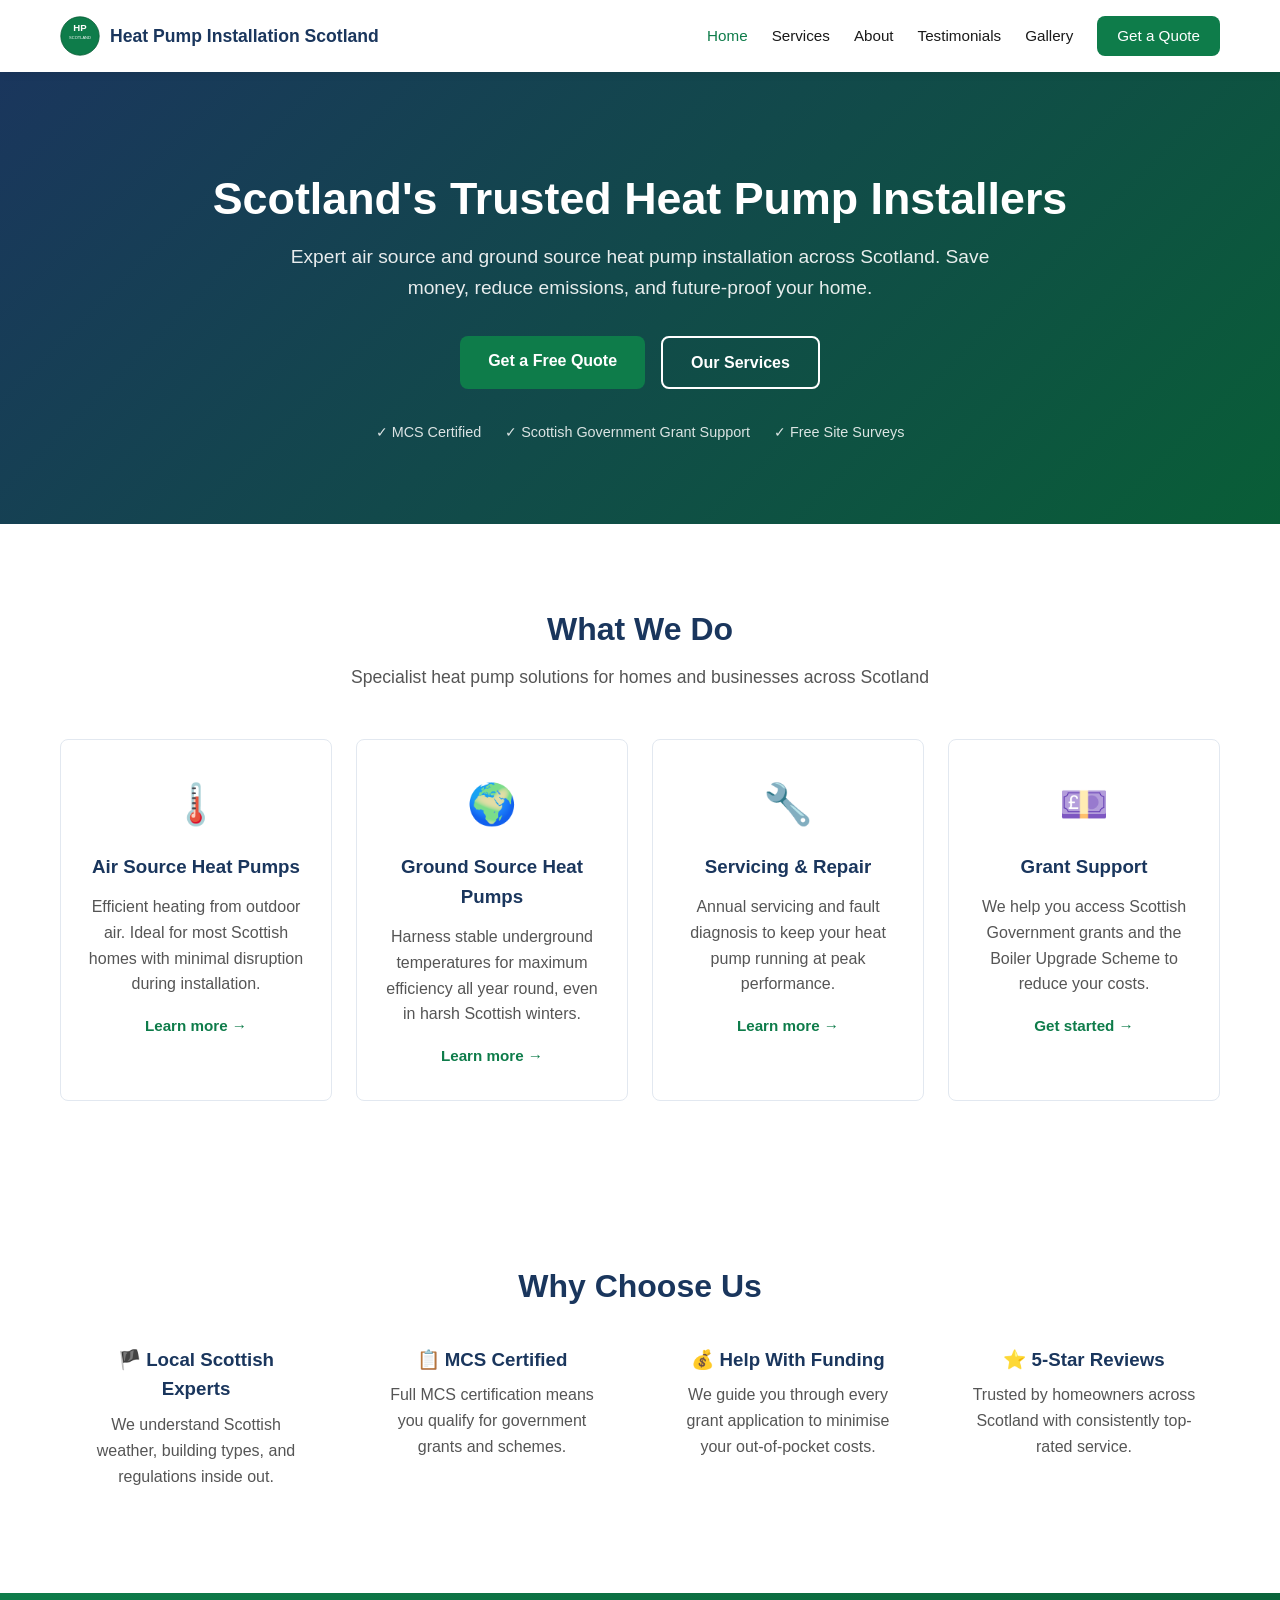
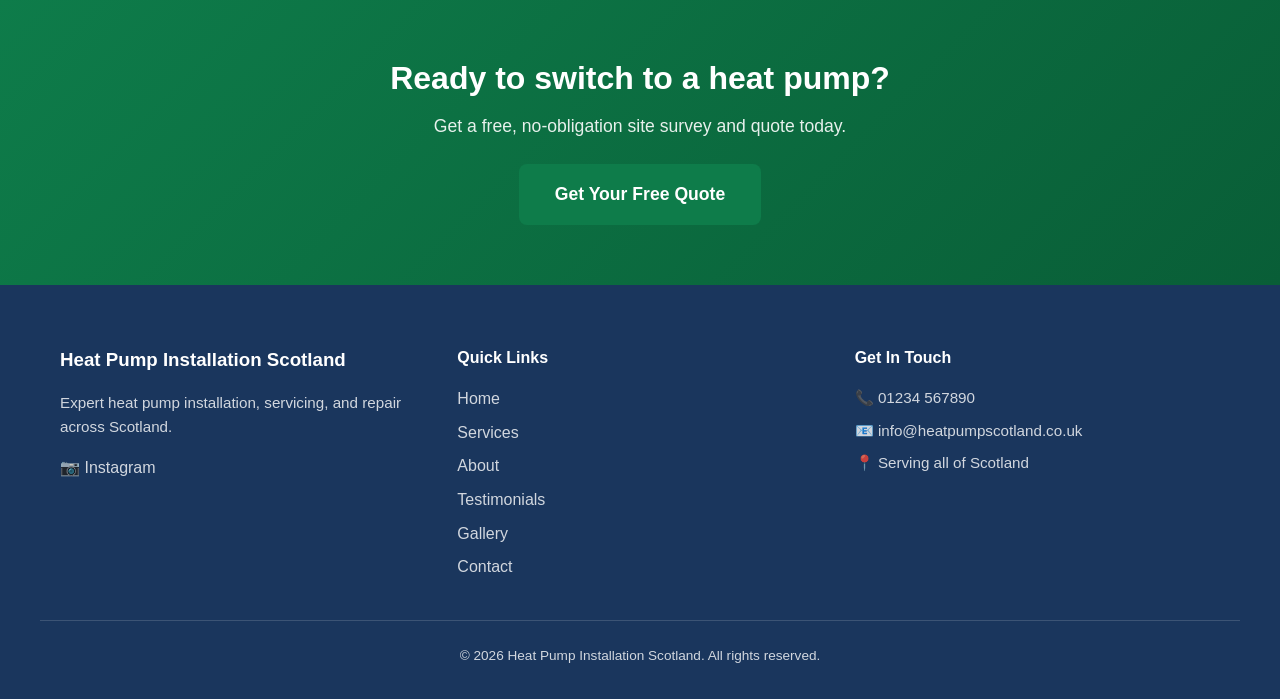
==== index.html @ 15640994 "Initial commit" ====
<!DOCTYPE html>
<html lang="en">
<head>
    <meta charset="UTF-8">
    <meta name="viewport" content="width=device-width, initial-scale=1.0">
    <meta name="description" content="Heat Pump Installation Scotland - Expert heat pump installation, servicing and repair across Scotland. Gas Safe registered engineers.">
    <meta name="keywords" content="heat pump installation, Scotland, air source heat pump, ground source heat pump, renewable heating, Scottish heating engineer">
    <title>Heat Pump Installation Scotland | Expert Heat Pump Installers</title>
    <link rel="stylesheet" href="css/styles.css">
</head>
<body>
    <!-- Navigation -->
    <nav class="navbar">
        <div class="container nav-container">
            <a href="index.html" class="logo">
                <img src="images/logo-placeholder.svg" alt="Heat Pump Installation Scotland Logo" class="logo-img">
                <span class="logo-text">Heat Pump Installation Scotland</span>
            </a>
            <button class="nav-toggle" aria-label="Toggle navigation">
                <span class="hamburger"></span>
            </button>
            <ul class="nav-links">
                <li><a href="index.html" class="active">Home</a></li>
                <li><a href="services.html">Services</a></li>
                <li><a href="about.html">About</a></li>
                <li><a href="testimonials.html">Testimonials</a></li>
                <li><a href="gallery.html">Gallery</a></li>
                <li><a href="contact.html" class="btn btn-nav">Get a Quote</a></li>
            </ul>
        </div>
    </nav>

    <!-- Hero Section -->
    <header class="hero">
        <div class="hero-overlay"></div>
        <div class="container hero-content">
            <h1>Scotland's Trusted Heat Pump Installers</h1>
            <p class="hero-subtitle">Expert air source and ground source heat pump installation across Scotland. Save money, reduce emissions, and future-proof your home.</p>
            <div class="hero-buttons">
                <a href="contact.html" class="btn btn-primary">Get a Free Quote</a>
                <a href="services.html" class="btn btn-secondary">Our Services</a>
            </div>
            <div class="hero-trust">
                <span>✓ MCS Certified</span>
                <span>✓ Scottish Government Grant Support</span>
                <span>✓ Free Site Surveys</span>
            </div>
        </div>
    </header>

    <!-- Services Overview -->
    <section class="section services-overview">
        <div class="container">
            <h2 class="section-title">What We Do</h2>
            <p class="section-subtitle">Specialist heat pump solutions for homes and businesses across Scotland</p>
            <div class="services-grid">
                <div class="service-card">
                    <div class="service-icon">🌡️</div>
                    <h3>Air Source Heat Pumps</h3>
                    <p>Efficient heating from outdoor air. Ideal for most Scottish homes with minimal disruption during installation.</p>
                    <a href="services.html" class="link">Learn more →</a>
                </div>
                <div class="service-card">
                    <div class="service-icon">🌍</div>
                    <h3>Ground Source Heat Pumps</h3>
                    <p>Harness stable underground temperatures for maximum efficiency all year round, even in harsh Scottish winters.</p>
                    <a href="services.html" class="link">Learn more →</a>
                </div>
                <div class="service-card">
                    <div class="service-icon">🔧</div>
                    <h3>Servicing &amp; Repair</h3>
                    <p>Annual servicing and fault diagnosis to keep your heat pump running at peak performance.</p>
                    <a href="services.html" class="link">Learn more →</a>
                </div>
                <div class="service-card">
                    <div class="service-icon">💷</div>
                    <h3>Grant Support</h3>
                    <p>We help you access Scottish Government grants and the Boiler Upgrade Scheme to reduce your costs.</p>
                    <a href="contact.html" class="link">Get started →</a>
                </div>
            </div>
        </div>
    </section>

    <!-- Why Choose Us -->
    <section class="section why-us">
        <div class="container">
            <h2 class="section-title">Why Choose Us</h2>
            <div class="why-grid">
                <div class="why-item">
                    <h3>🏴 Local Scottish Experts</h3>
                    <p>We understand Scottish weather, building types, and regulations inside out.</p>
                </div>
                <div class="why-item">
                    <h3>📋 MCS Certified</h3>
                    <p>Full MCS certification means you qualify for government grants and schemes.</p>
                </div>
                <div class="why-item">
                    <h3>💰 Help With Funding</h3>
                    <p>We guide you through every grant application to minimise your out-of-pocket costs.</p>
                </div>
                <div class="why-item">
                    <h3>⭐ 5-Star Reviews</h3>
                    <p>Trusted by homeowners across Scotland with consistently top-rated service.</p>
                </div>
            </div>
        </div>
    </section>

    <!-- CTA Banner -->
    <section class="section cta-banner">
        <div class="container cta-content">
            <h2>Ready to switch to a heat pump?</h2>
            <p>Get a free, no-obligation site survey and quote today.</p>
            <a href="contact.html" class="btn btn-primary btn-large">Get Your Free Quote</a>
        </div>
    </section>

    <!-- Footer -->
    <footer class="footer">
        <div class="container footer-grid">
            <div class="footer-about">
                <h3>Heat Pump Installation Scotland</h3>
                <p>Expert heat pump installation, servicing, and repair across Scotland.</p>
                <div class="footer-social">
                    <a href="https://www.instagram.com/" target="_blank" rel="noopener" aria-label="Instagram">📷 Instagram</a>
                </div>
            </div>
            <div class="footer-links">
                <h4>Quick Links</h4>
                <ul>
                    <li><a href="index.html">Home</a></li>
                    <li><a href="services.html">Services</a></li>
                    <li><a href="about.html">About</a></li>
                    <li><a href="testimonials.html">Testimonials</a></li>
                    <li><a href="gallery.html">Gallery</a></li>
                    <li><a href="contact.html">Contact</a></li>
                </ul>
            </div>
            <div class="footer-contact">
                <h4>Get In Touch</h4>
                <p>📞 01234 567890</p>
                <p>📧 info@heatpumpscotland.co.uk</p>
                <p>📍 Serving all of Scotland</p>
            </div>
        </div>
        <div class="container footer-bottom">
            <p>&copy; 2026 Heat Pump Installation Scotland. All rights reserved.</p>
        </div>
    </footer>

    <script src="js/main.js"></script>
</body>
</html>
---- css/styles.css ----
/* ===== CSS RESET & BASE ===== */
*,
*::before,
*::after {
    margin: 0;
    padding: 0;
    box-sizing: border-box;
}

:root {
    --primary: #0e7c4a;
    --primary-dark: #095e37;
    --primary-light: #e8f5ee;
    --secondary: #1a365d;
    --accent: #f59e0b;
    --text: #1a1a1a;
    --text-light: #555;
    --bg: #ffffff;
    --bg-alt: #f7f9fc;
    --border: #e2e8f0;
    --white: #ffffff;
    --shadow: 0 2px 8px rgba(0, 0, 0, 0.08);
    --shadow-lg: 0 4px 16px rgba(0, 0, 0, 0.12);
    --radius: 8px;
    --transition: 0.3s ease;
}

html {
    scroll-behavior: smooth;
}

body {
    font-family: -apple-system, BlinkMacSystemFont, 'Segoe UI', Roboto, Oxygen, Ubuntu, sans-serif;
    color: var(--text);
    background: var(--bg);
    line-height: 1.6;
    font-size: 16px;
}

img {
    max-width: 100%;
    display: block;
}

a {
    color: var(--primary);
    text-decoration: none;
    transition: color var(--transition);
}

a:hover {
    color: var(--primary-dark);
}

ul {
    list-style: none;
}

/* ===== CONTAINER ===== */
.container {
    max-width: 1200px;
    margin: 0 auto;
    padding: 0 20px;
}

/* ===== BUTTONS ===== */
.btn {
    display: inline-block;
    padding: 12px 28px;
    border-radius: var(--radius);
    font-weight: 600;
    font-size: 1rem;
    cursor: pointer;
    transition: all var(--transition);
    border: none;
    text-align: center;
}

.btn-primary {
    background: var(--primary);
    color: var(--white);
}

.btn-primary:hover {
    background: var(--primary-dark);
    color: var(--white);
}

.btn-secondary {
    background: transparent;
    color: var(--white);
    border: 2px solid var(--white);
}

.btn-secondary:hover {
    background: var(--white);
    color: var(--primary);
}

.btn-large {
    padding: 16px 36px;
    font-size: 1.1rem;
}

.btn-nav {
    background: var(--primary);
    color: var(--white) !important;
    padding: 8px 20px;
    border-radius: var(--radius);
}

.btn-nav:hover {
    background: var(--primary-dark);
    color: var(--white) !important;
}

/* ===== NAVIGATION ===== */
.navbar {
    background: var(--white);
    box-shadow: var(--shadow);
    position: sticky;
    top: 0;
    z-index: 1000;
}

.nav-container {
    display: flex;
    align-items: center;
    justify-content: space-between;
    padding: 16px 20px;
}

.logo {
    display: flex;
    align-items: center;
    gap: 10px;
    font-weight: 700;
    color: var(--secondary);
    font-size: 1.1rem;
}

.logo:hover {
    color: var(--primary);
}

.logo-img {
    width: 40px;
    height: 40px;
}

.nav-links {
    display: flex;
    align-items: center;
    gap: 24px;
}

.nav-links a {
    color: var(--text);
    font-weight: 500;
    font-size: 0.95rem;
}

.nav-links a:hover,
.nav-links a.active {
    color: var(--primary);
}

/* Hamburger menu */
.nav-toggle {
    display: none;
    background: none;
    border: none;
    cursor: pointer;
    padding: 8px;
}

.hamburger {
    display: block;
    width: 24px;
    height: 2px;
    background: var(--text);
    position: relative;
    transition: var(--transition);
}

.hamburger::before,
.hamburger::after {
    content: '';
    position: absolute;
    width: 24px;
    height: 2px;
    background: var(--text);
    left: 0;
    transition: var(--transition);
}

.hamburger::before {
    top: -7px;
}

.hamburger::after {
    top: 7px;
}

/* ===== HERO ===== */
.hero {
    background: linear-gradient(135deg, var(--secondary), var(--primary-dark));
    color: var(--white);
    padding: 100px 0 80px;
    text-align: center;
    position: relative;
}

.hero-content {
    position: relative;
    z-index: 1;
}

.hero h1 {
    font-size: 2.8rem;
    margin-bottom: 16px;
    line-height: 1.2;
}

.hero-subtitle {
    font-size: 1.2rem;
    max-width: 700px;
    margin: 0 auto 32px;
    opacity: 0.9;
}

.hero-buttons {
    display: flex;
    gap: 16px;
    justify-content: center;
    flex-wrap: wrap;
    margin-bottom: 32px;
}

.hero-trust {
    display: flex;
    gap: 24px;
    justify-content: center;
    flex-wrap: wrap;
    font-size: 0.9rem;
    opacity: 0.85;
}

/* ===== PAGE HEADER ===== */
.page-header {
    background: linear-gradient(135deg, var(--secondary), var(--primary-dark));
    color: var(--white);
    padding: 60px 0 40px;
    text-align: center;
}

.page-header h1 {
    font-size: 2.2rem;
    margin-bottom: 8px;
}

.page-header p {
    font-size: 1.1rem;
    opacity: 0.85;
}

/* ===== SECTIONS ===== */
.section {
    padding: 80px 0;
}

.section-title {
    text-align: center;
    font-size: 2rem;
    margin-bottom: 8px;
    color: var(--secondary);
}

.section-subtitle {
    text-align: center;
    color: var(--text-light);
    margin-bottom: 48px;
    font-size: 1.1rem;
}

.alt-bg {
    background: var(--bg-alt);
}

/* ===== SERVICES GRID ===== */
.services-grid {
    display: grid;
    grid-template-columns: repeat(auto-fit, minmax(260px, 1fr));
    gap: 24px;
}

.service-card {
    background: var(--white);
    border: 1px solid var(--border);
    border-radius: var(--radius);
    padding: 32px 24px;
    text-align: center;
    transition: box-shadow var(--transition), transform var(--transition);
}

.service-card:hover {
    box-shadow: var(--shadow-lg);
    transform: translateY(-4px);
}

.service-icon {
    font-size: 2.5rem;
    margin-bottom: 16px;
}

.service-card h3 {
    margin-bottom: 12px;
    color: var(--secondary);
}

.service-card p {
    color: var(--text-light);
    margin-bottom: 16px;
}

.link {
    font-weight: 600;
    font-size: 0.95rem;
}

/* ===== SERVICE DETAIL ===== */
.service-detail-content {
    max-width: 800px;
}

.service-detail-content h2 {
    font-size: 1.8rem;
    color: var(--secondary);
    margin-bottom: 16px;
}

.service-detail-content h3 {
    margin: 24px 0 12px;
    color: var(--secondary);
}

.service-detail-content p {
    color: var(--text-light);
    margin-bottom: 12px;
}

.service-detail-content ul {
    list-style: disc;
    padding-left: 24px;
    margin-bottom: 24px;
}

.service-detail-content li {
    color: var(--text-light);
    margin-bottom: 8px;
}

/* ===== WHY US ===== */
.why-grid {
    display: grid;
    grid-template-columns: repeat(auto-fit, minmax(240px, 1fr));
    gap: 24px;
}

.why-item {
    text-align: center;
    padding: 24px;
}

.why-item h3 {
    margin-bottom: 8px;
    color: var(--secondary);
}

.why-item p {
    color: var(--text-light);
}

/* ===== CTA BANNER ===== */
.cta-banner {
    background: linear-gradient(135deg, var(--primary), var(--primary-dark));
    color: var(--white);
    text-align: center;
    padding: 60px 0;
}

.cta-content h2 {
    font-size: 2rem;
    margin-bottom: 8px;
}

.cta-content p {
    margin-bottom: 24px;
    opacity: 0.9;
    font-size: 1.1rem;
}

/* ===== ABOUT ===== */
.about-content h2 {
    color: var(--secondary);
    font-size: 1.8rem;
    margin: 40px 0 16px;
}

.about-content h2:first-child {
    margin-top: 0;
}

.about-content p {
    color: var(--text-light);
    margin-bottom: 16px;
    max-width: 800px;
}

.accreditations-grid {
    display: grid;
    grid-template-columns: repeat(auto-fit, minmax(240px, 1fr));
    gap: 20px;
    margin: 24px 0;
}

.accreditation-card {
    background: var(--bg-alt);
    padding: 24px;
    border-radius: var(--radius);
    border: 1px solid var(--border);
}

.accreditation-card h3 {
    color: var(--secondary);
    margin-bottom: 8px;
}

.accreditation-card p {
    color: var(--text-light);
    font-size: 0.95rem;
}

.values-grid {
    display: grid;
    grid-template-columns: repeat(auto-fit, minmax(240px, 1fr));
    gap: 24px;
    margin: 24px 0;
}

.value-item h3 {
    color: var(--secondary);
    margin-bottom: 8px;
}

.value-item p {
    color: var(--text-light);
}

/* ===== TESTIMONIALS ===== */
.testimonials-grid {
    display: grid;
    grid-template-columns: repeat(auto-fit, minmax(320px, 1fr));
    gap: 24px;
}

.testimonial-card {
    background: var(--white);
    border: 1px solid var(--border);
    border-radius: var(--radius);
    padding: 32px;
    box-shadow: var(--shadow);
}

.testimonial-stars {
    font-size: 1.2rem;
    margin-bottom: 12px;
}

.testimonial-text {
    color: var(--text-light);
    font-style: italic;
    margin-bottom: 16px;
    line-height: 1.7;
}

.testimonial-author {
    font-size: 0.95rem;
    color: var(--text);
}

/* ===== GALLERY / INSTAGRAM ===== */
.instagram-feed-placeholder {
    background: var(--bg-alt);
    border: 2px dashed var(--border);
    border-radius: var(--radius);
    padding: 80px 40px;
    text-align: center;
}

.instagram-placeholder-icon {
    font-size: 3rem;
    margin-bottom: 16px;
}

.instagram-feed-placeholder h3 {
    color: var(--secondary);
    margin-bottom: 12px;
}

.instagram-feed-placeholder p {
    color: var(--text-light);
    margin-bottom: 12px;
}

/* ===== CONTACT ===== */
.contact-grid {
    display: grid;
    grid-template-columns: 1.5fr 1fr;
    gap: 48px;
    align-items: start;
}

.contact-form-wrapper h2 {
    color: var(--secondary);
    margin-bottom: 8px;
}

.contact-form-wrapper > p {
    color: var(--text-light);
    margin-bottom: 24px;
}

.contact-form {
    display: flex;
    flex-direction: column;
    gap: 20px;
}

.form-group {
    display: flex;
    flex-direction: column;
    gap: 6px;
}

.form-group label {
    font-weight: 600;
    font-size: 0.95rem;
    color: var(--text);
}

.form-group input,
.form-group select,
.form-group textarea {
    padding: 12px 16px;
    border: 1px solid var(--border);
    border-radius: var(--radius);
    font-size: 1rem;
    font-family: inherit;
    color: var(--text);
    background: var(--white);
    transition: border-color var(--transition);
}

.form-group input:focus,
.form-group select:focus,
.form-group textarea:focus {
    outline: none;
    border-color: var(--primary);
    box-shadow: 0 0 0 3px var(--primary-light);
}

.contact-info {
    display: flex;
    flex-direction: column;
    gap: 20px;
}

.contact-info-card {
    background: var(--bg-alt);
    padding: 24px;
    border-radius: var(--radius);
    border: 1px solid var(--border);
}

.contact-info-card h3 {
    color: var(--secondary);
    margin-bottom: 8px;
}

.contact-info-card p {
    color: var(--text-light);
    margin-bottom: 4px;
}

.contact-info-card ul {
    list-style: disc;
    padding-left: 20px;
    margin-top: 8px;
}

.contact-info-card li {
    color: var(--text-light);
    margin-bottom: 4px;
    font-size: 0.95rem;
}

/* ===== FOOTER ===== */
.footer {
    background: var(--secondary);
    color: var(--white);
    padding: 60px 0 0;
}

.footer-grid {
    display: grid;
    grid-template-columns: repeat(auto-fit, minmax(220px, 1fr));
    gap: 32px;
}

.footer h3,
.footer h4 {
    margin-bottom: 16px;
}

.footer p {
    opacity: 0.8;
    margin-bottom: 8px;
    font-size: 0.95rem;
}

.footer a {
    color: var(--white);
    opacity: 0.8;
}

.footer a:hover {
    opacity: 1;
    color: var(--accent);
}

.footer-links ul {
    display: flex;
    flex-direction: column;
    gap: 8px;
}

.footer-social {
    margin-top: 16px;
}

.footer-social a {
    font-size: 1rem;
}

.footer-bottom {
    text-align: center;
    padding: 24px 0;
    margin-top: 40px;
    border-top: 1px solid rgba(255, 255, 255, 0.15);
}

.footer-bottom p {
    font-size: 0.85rem;
}

/* ===== RESPONSIVE ===== */
@media (max-width: 768px) {
    .nav-toggle {
        display: block;
    }

    .nav-links {
        display: none;
        flex-direction: column;
        position: absolute;
        top: 100%;
        left: 0;
        right: 0;
        background: var(--white);
        padding: 20px;
        box-shadow: var(--shadow-lg);
        gap: 16px;
    }

    .nav-links.active {
        display: flex;
    }

    .hero h1 {
        font-size: 2rem;
    }

    .hero-subtitle {
        font-size: 1rem;
    }

    .hero-trust {
        flex-direction: column;
        gap: 8px;
    }

    .contact-grid {
        grid-template-columns: 1fr;
    }

    .section {
        padding: 48px 0;
    }

    .section-title {
        font-size: 1.6rem;
    }
}

@media (max-width: 480px) {
    .hero h1 {
        font-size: 1.6rem;
    }

    .hero {
        padding: 60px 0 48px;
    }

    .page-header {
        padding: 40px 0 32px;
    }

    .page-header h1 {
        font-size: 1.6rem;
    }

    .hero-buttons {
        flex-direction: column;
        align-items: center;
    }

    .testimonials-grid {
        grid-template-columns: 1fr;
    }
}
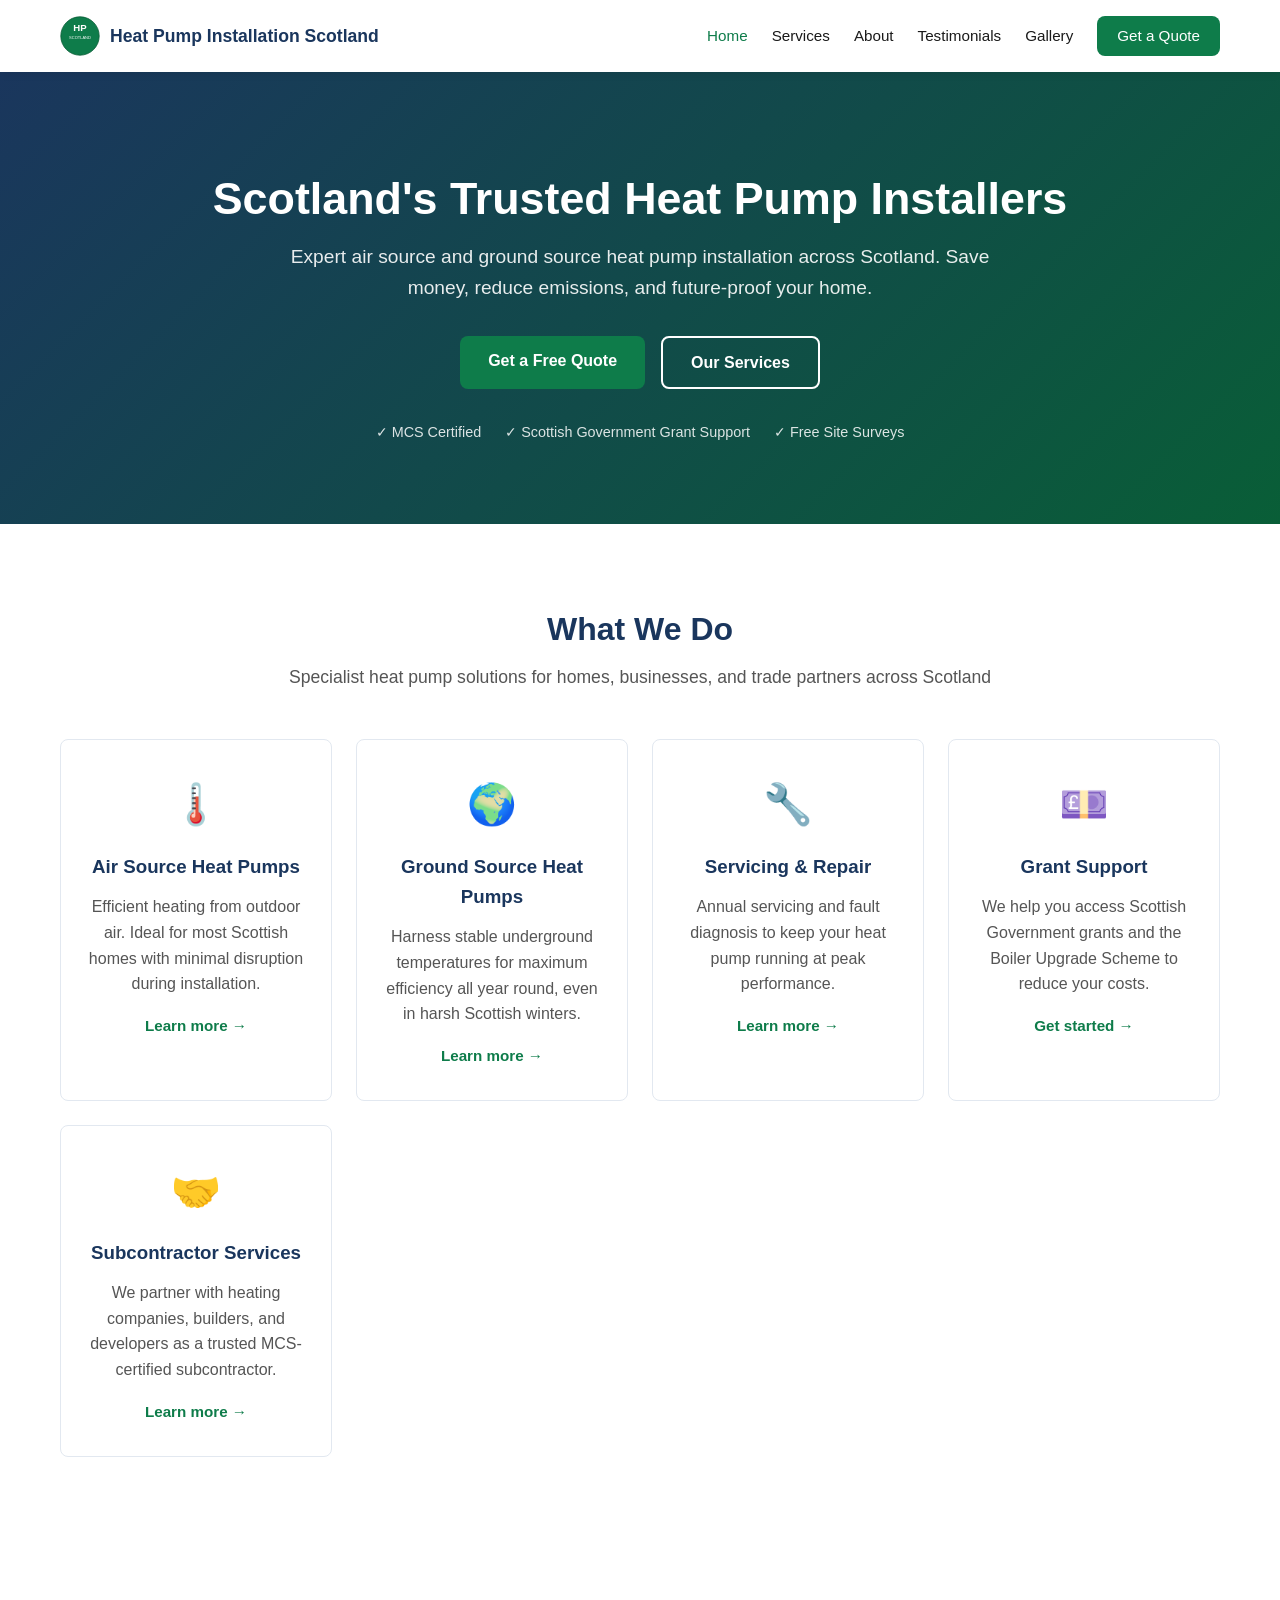
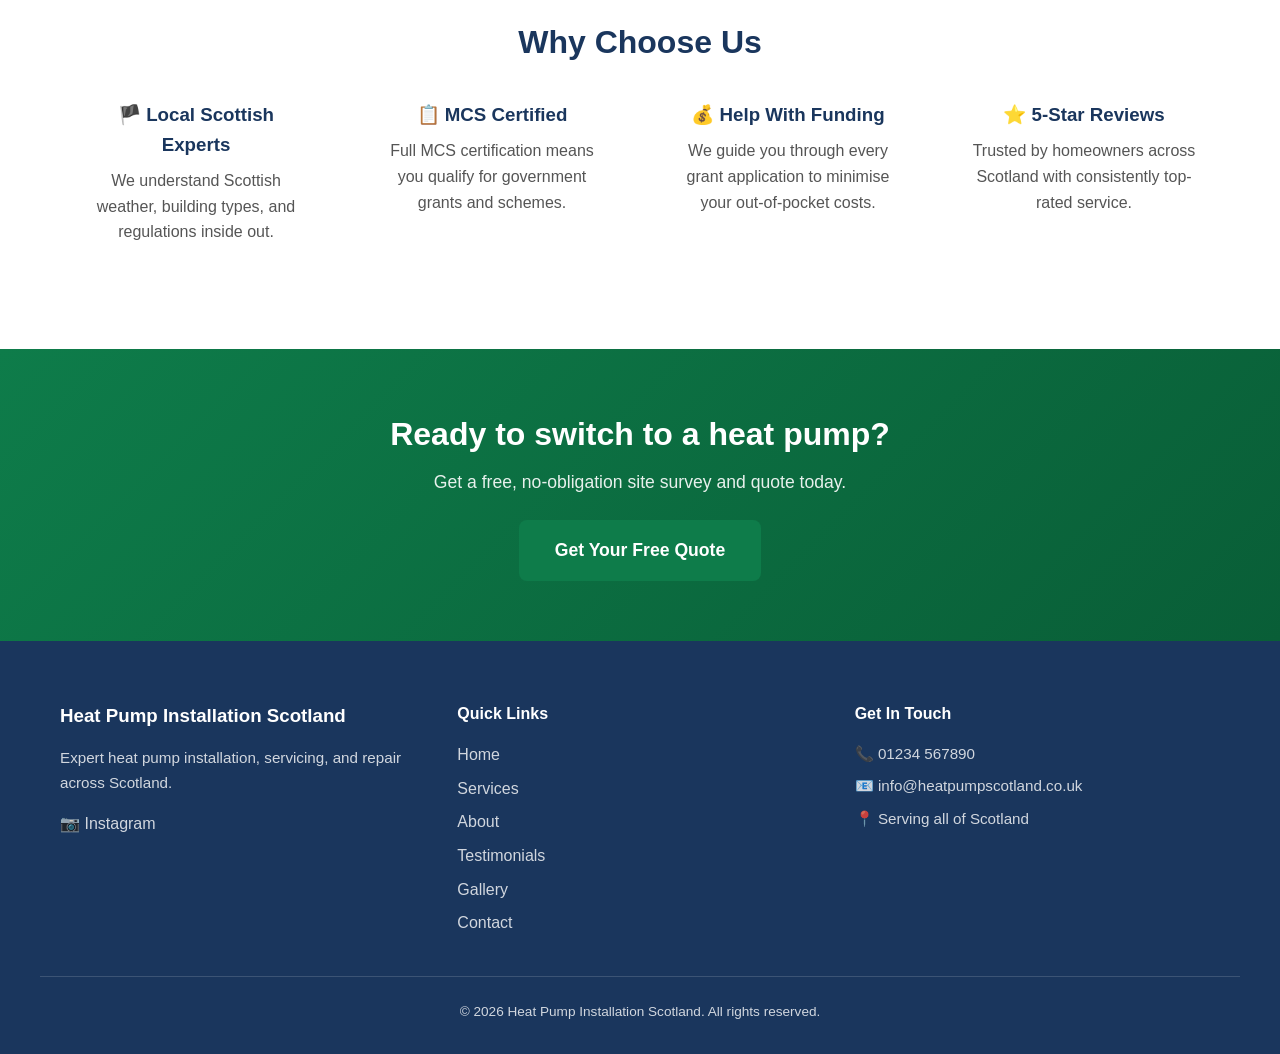
==== commit 57bea1b3: "Add subcontractor services across site" ====
--- a/index.html
+++ b/index.html
@@ -52,7 +52,7 @@
     <section class="section services-overview">
         <div class="container">
             <h2 class="section-title">What We Do</h2>
-            <p class="section-subtitle">Specialist heat pump solutions for homes and businesses across Scotland</p>
+            <p class="section-subtitle">Specialist heat pump solutions for homes, businesses, and trade partners across Scotland</p>
             <div class="services-grid">
                 <div class="service-card">
                     <div class="service-icon">🌡️</div>
@@ -77,6 +77,12 @@
                     <h3>Grant Support</h3>
                     <p>We help you access Scottish Government grants and the Boiler Upgrade Scheme to reduce your costs.</p>
                     <a href="contact.html" class="link">Get started →</a>
+                </div>
+                <div class="service-card">
+                    <div class="service-icon">🤝</div>
+                    <h3>Subcontractor Services</h3>
+                    <p>We partner with heating companies, builders, and developers as a trusted MCS-certified subcontractor.</p>
+                    <a href="services.html" class="link">Learn more →</a>
                 </div>
             </div>
         </div>
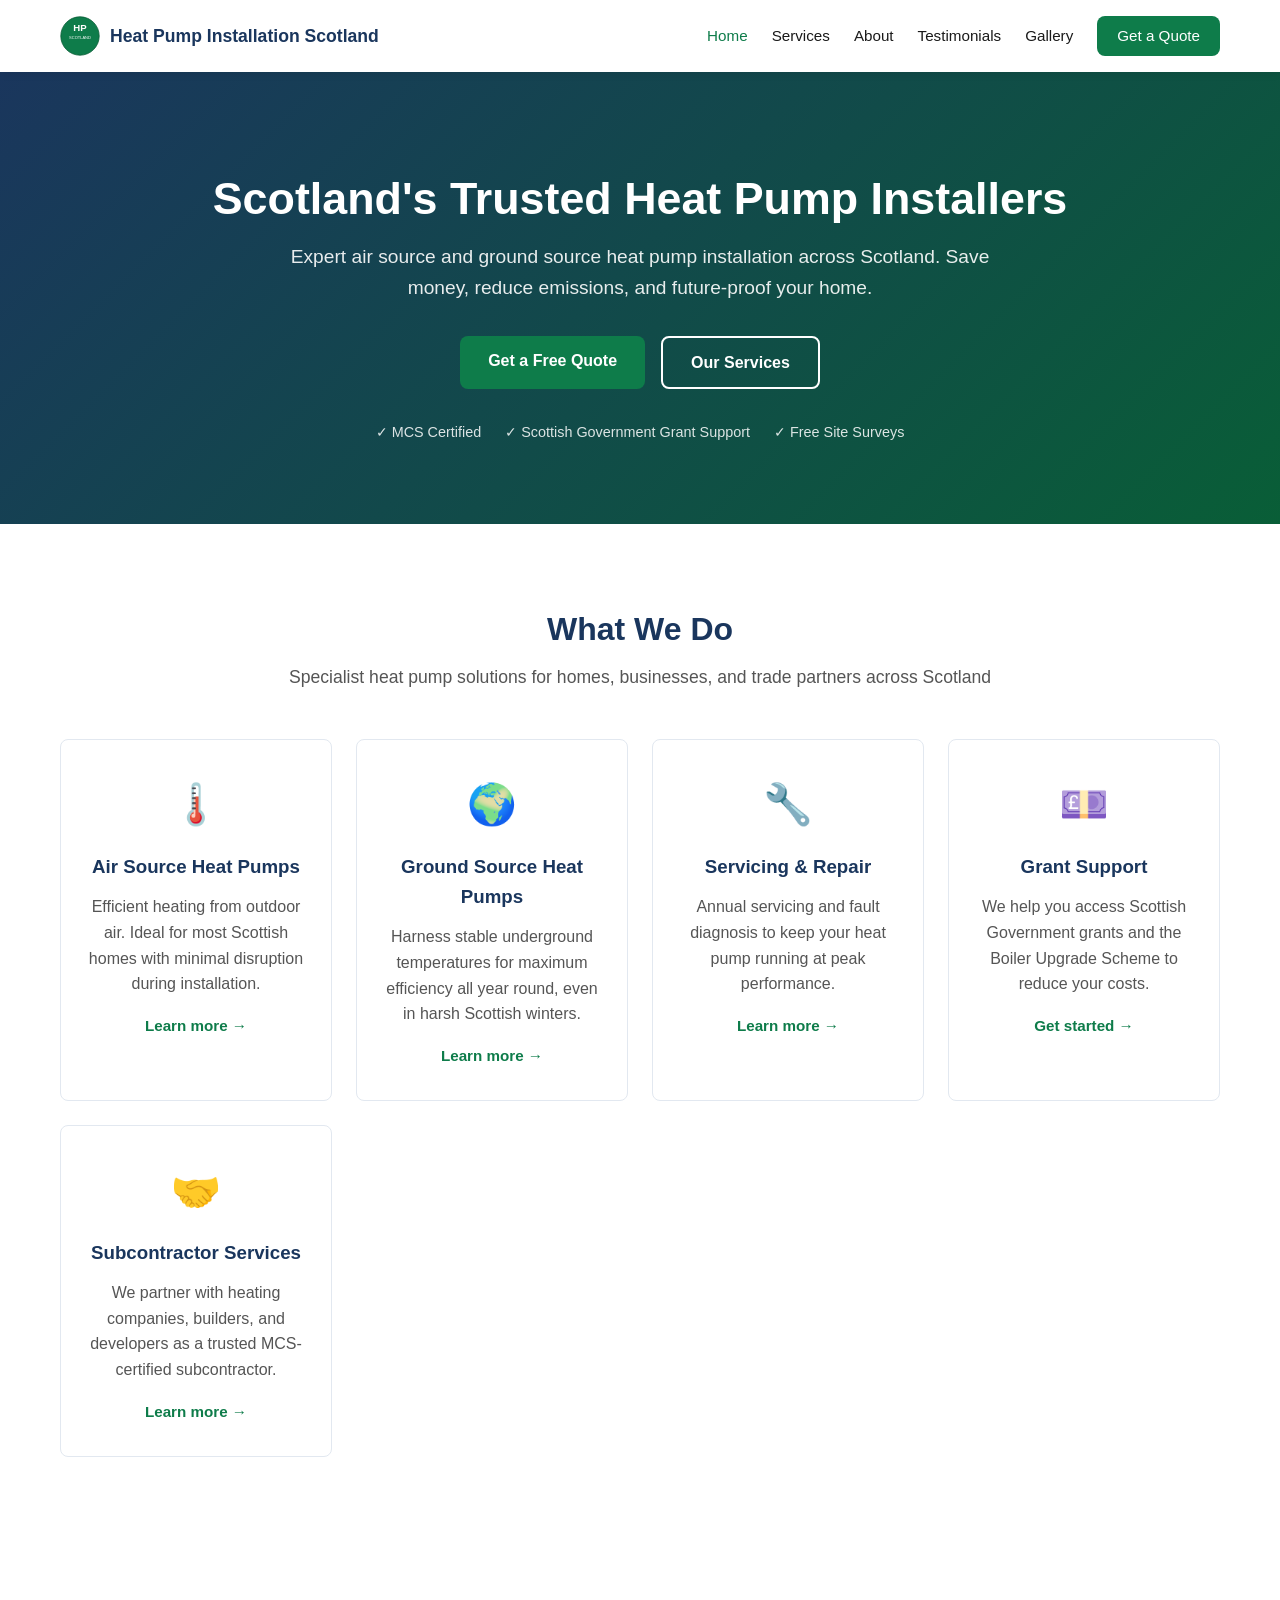
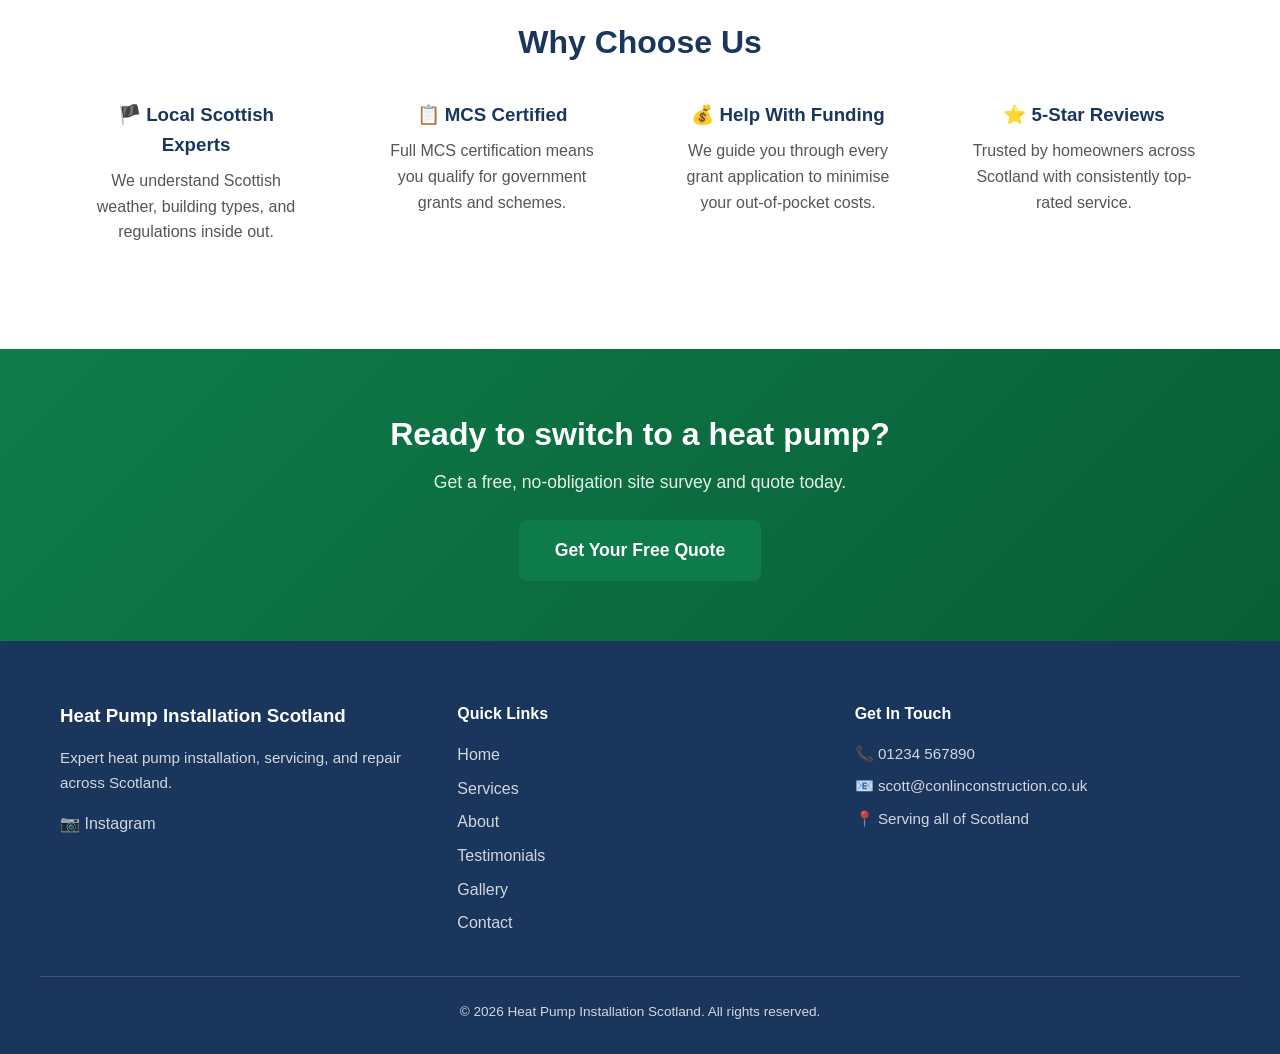
==== commit 2fcfd759: "Update email to scott@conlinconstruction.co.uk across all pages" ====
--- a/index.html
+++ b/index.html
@@ -146,7 +146,7 @@
             <div class="footer-contact">
                 <h4>Get In Touch</h4>
                 <p>📞 01234 567890</p>
-                <p>📧 info@heatpumpscotland.co.uk</p>
+                <p>📧 scott@conlinconstruction.co.uk</p>
                 <p>📍 Serving all of Scotland</p>
             </div>
         </div>
--- a/css/styles.css
+++ b/css/styles.css
@@ -490,6 +490,42 @@
 }
 
 /* ===== GALLERY / INSTAGRAM ===== */
+.instagram-grid {
+    display: grid;
+    grid-template-columns: repeat(3, 1fr);
+    gap: 24px;
+    margin-top: 32px;
+}
+
+@media (max-width: 1024px) {
+    .instagram-grid {
+        grid-template-columns: repeat(2, 1fr);
+    }
+}
+
+@media (max-width: 600px) {
+    .instagram-grid {
+        grid-template-columns: 1fr;
+    }
+}
+
+.instagram-embed-item {
+    min-width: 0;
+}
+
+.instagram-embed-item iframe {
+    width: 100%;
+    height: 580px;
+    border: none;
+    border-radius: var(--radius);
+}
+
+.instagram-embed-item .instagram-media {
+    margin: 0 !important;
+    width: 100% !important;
+    min-width: 0 !important;
+}
+
 .instagram-feed-placeholder {
     background: var(--bg-alt);
     border: 2px dashed var(--border);
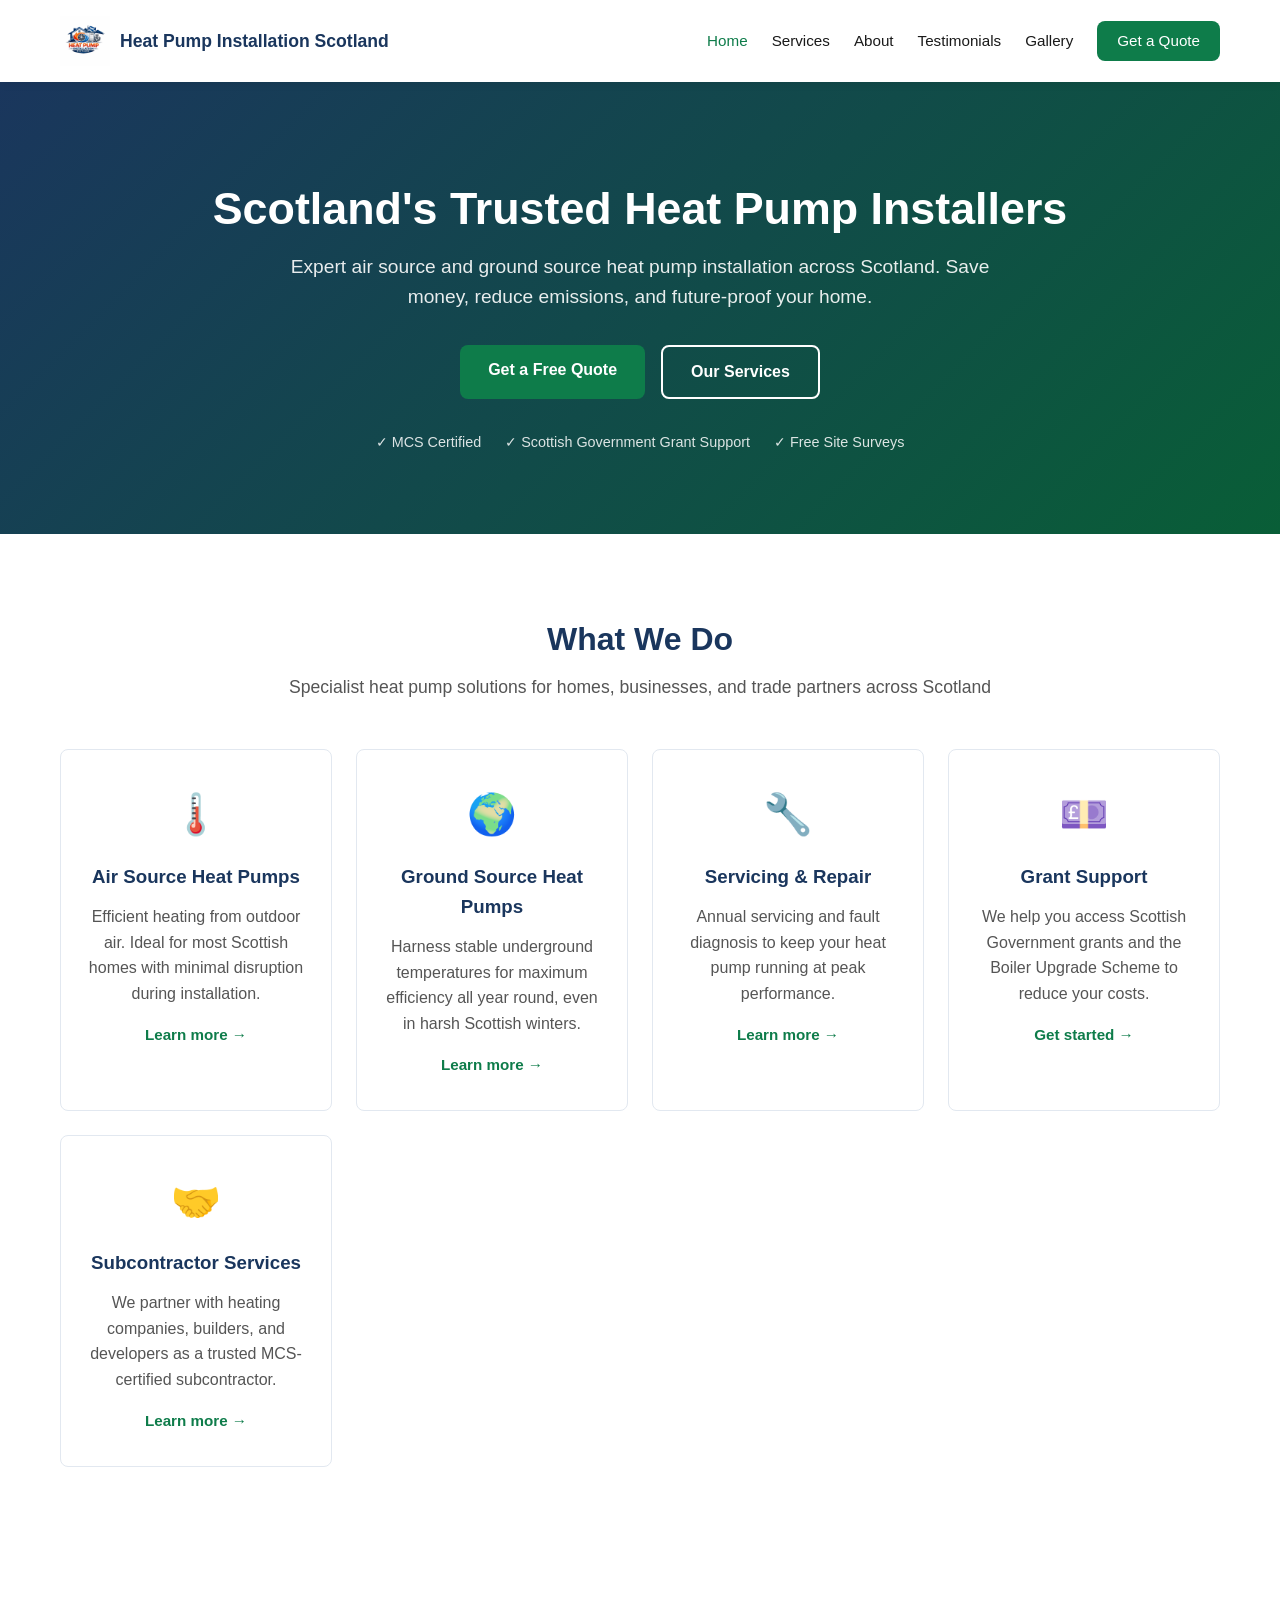
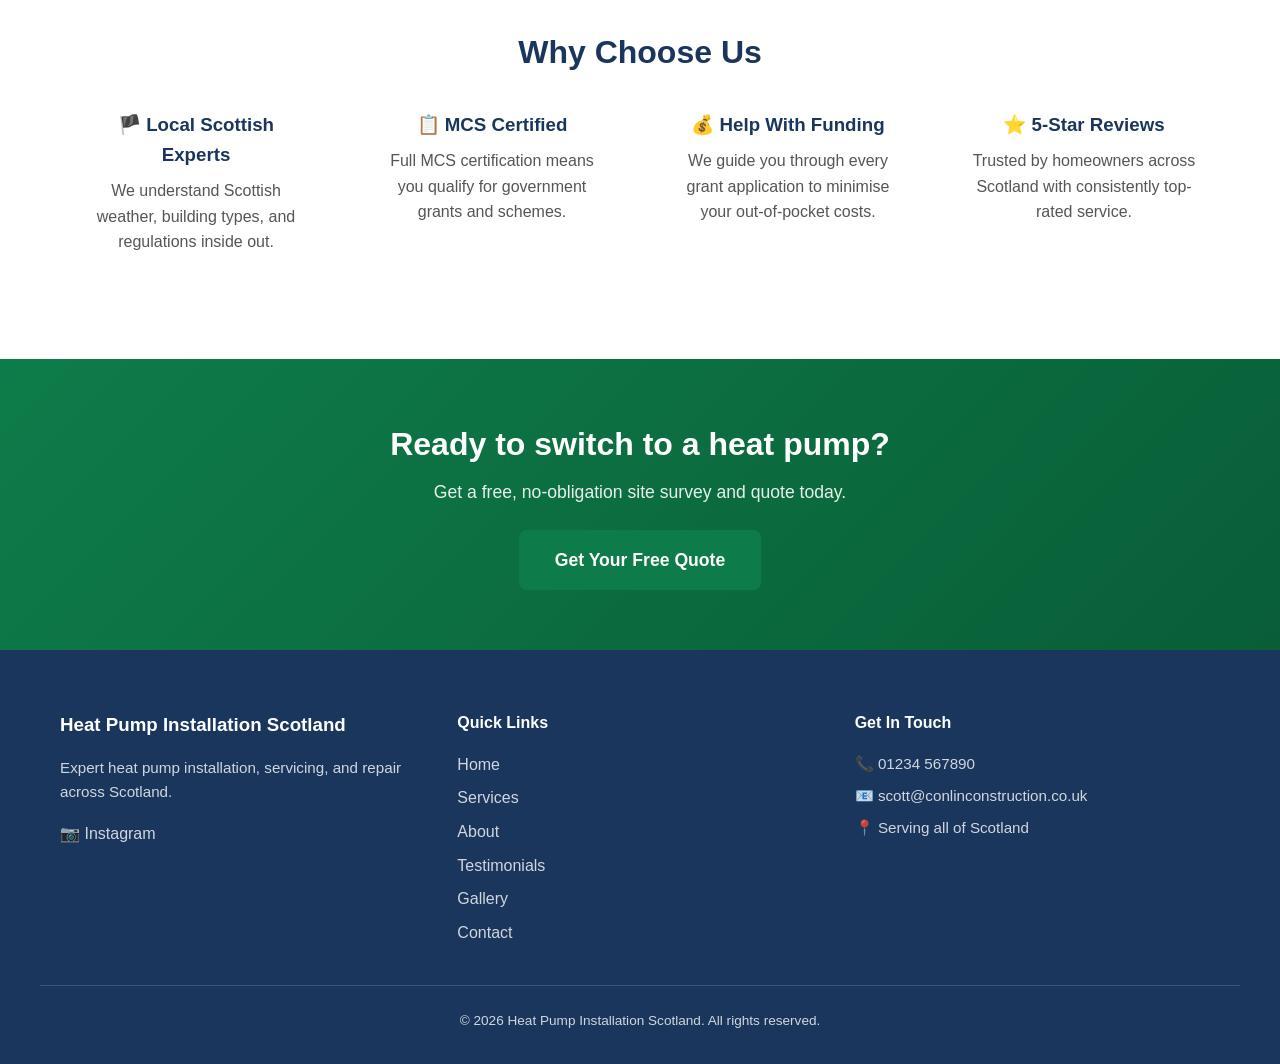
==== commit da67480a: "Add new logo and update all pages" ====
--- a/index.html
+++ b/index.html
@@ -13,7 +13,7 @@
     <nav class="navbar">
         <div class="container nav-container">
             <a href="index.html" class="logo">
-                <img src="images/logo-placeholder.svg" alt="Heat Pump Installation Scotland Logo" class="logo-img">
+                <img src="images/HeatPumpInstallationScotlandLogo.png" alt="Heat Pump Installation Scotland Logo" class="logo-img">
                 <span class="logo-text">Heat Pump Installation Scotland</span>
             </a>
             <button class="nav-toggle" aria-label="Toggle navigation">
--- a/css/styles.css
+++ b/css/styles.css
@@ -144,8 +144,8 @@
 }
 
 .logo-img {
-    width: 40px;
-    height: 40px;
+    height: 50px;
+    width: auto;
 }
 
 .nav-links {
